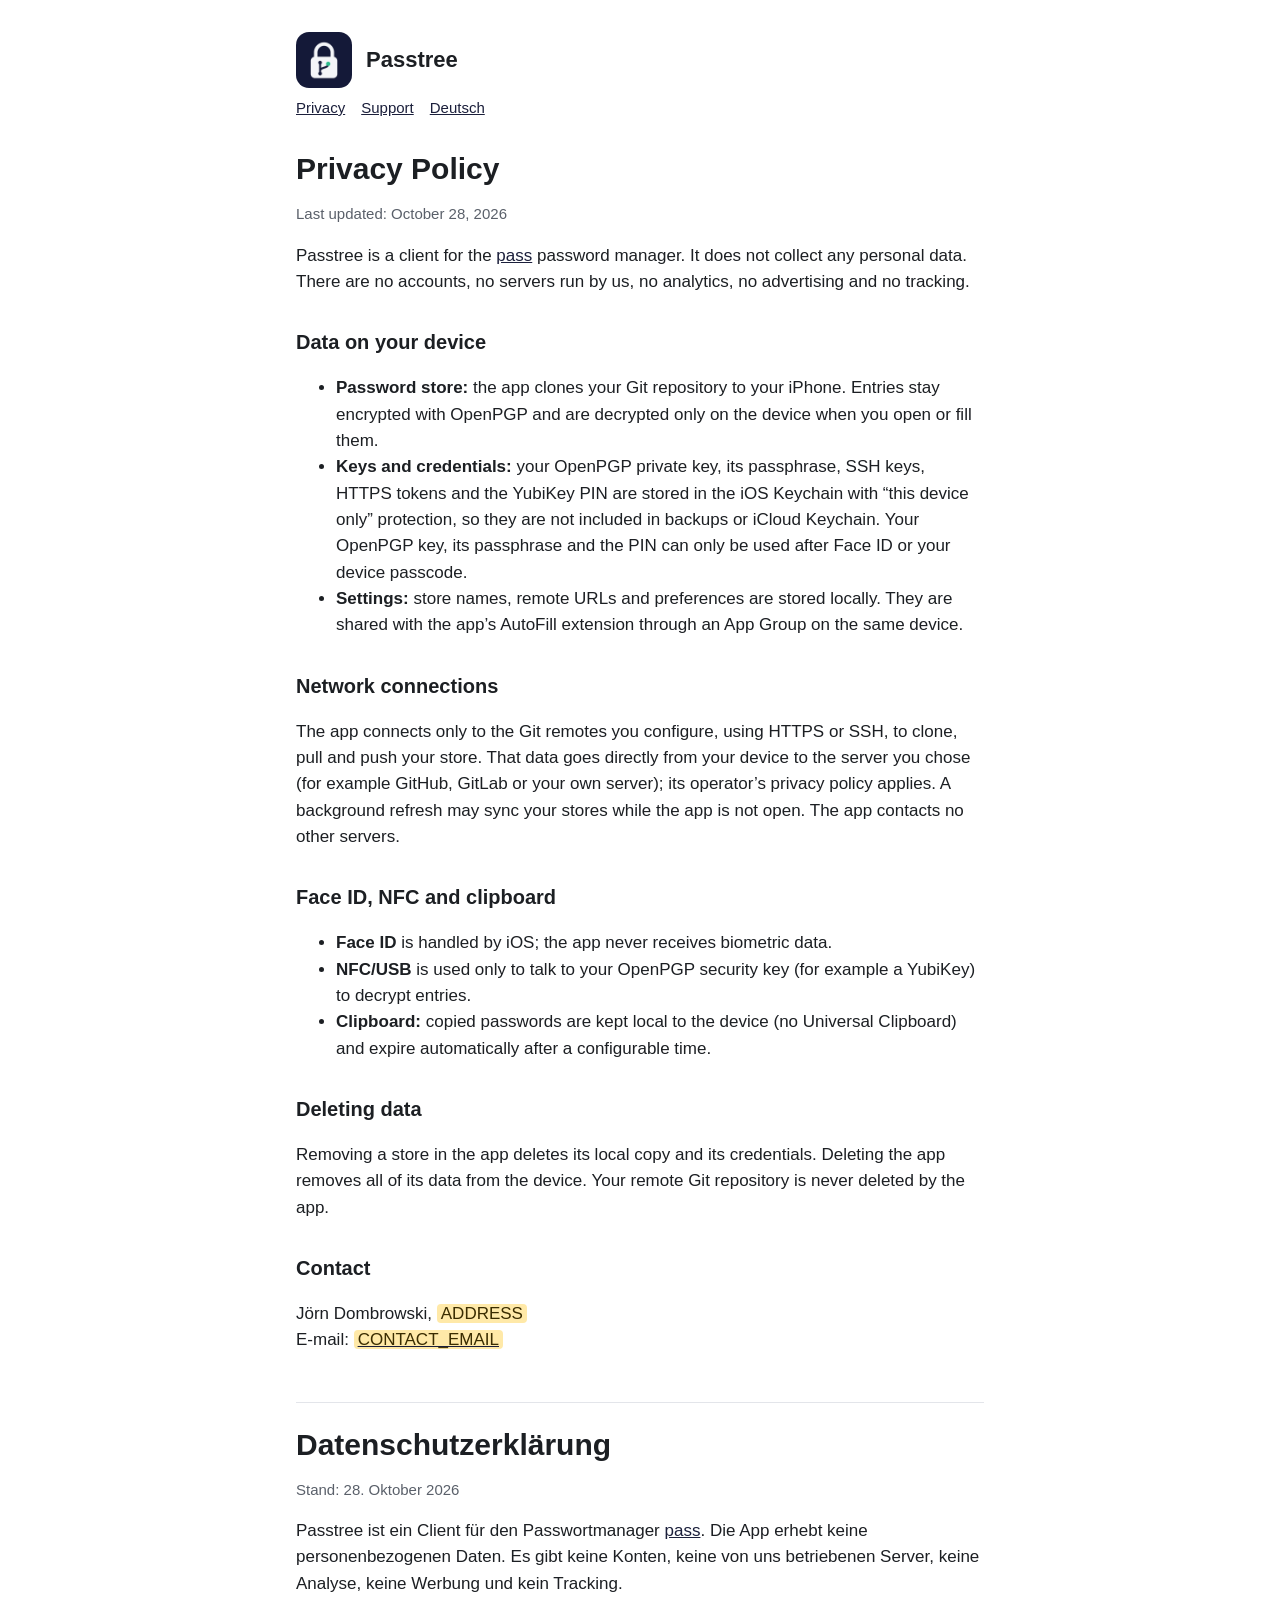
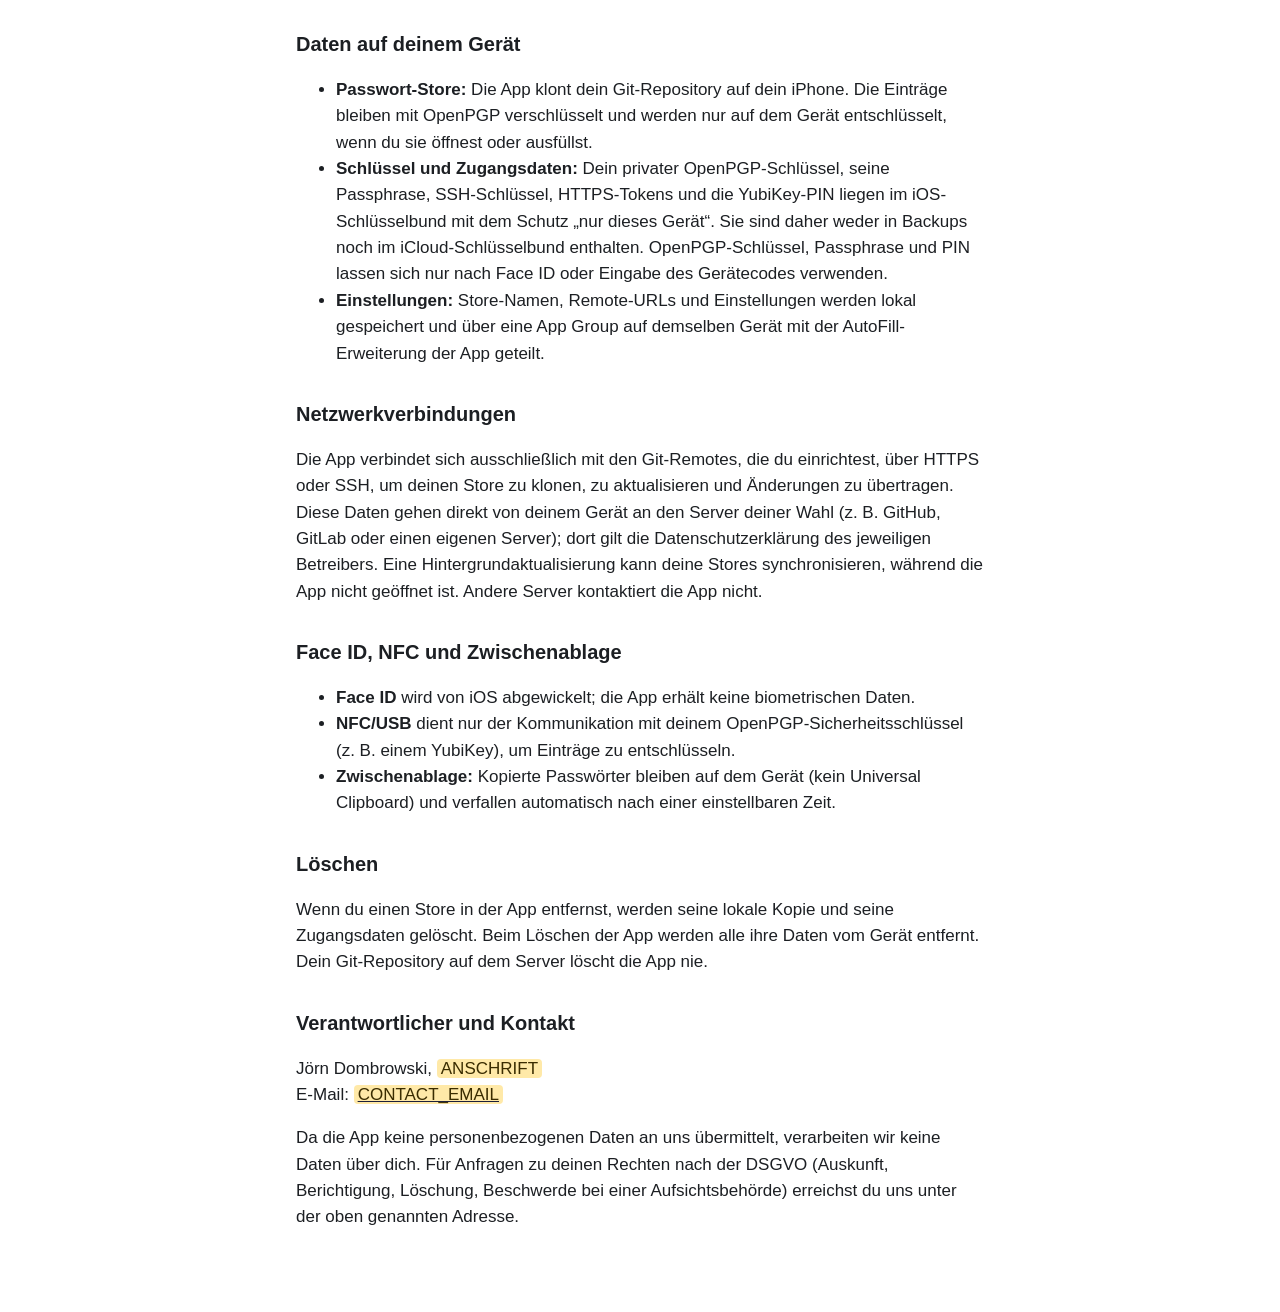
==== privacy.html @ dedc6e5c "Website aus f2b03f0" ====
<!doctype html>
<html lang="en">
<head>
<meta charset="utf-8">
<meta name="viewport" content="width=device-width, initial-scale=1">
<title>Passtree – Privacy Policy</title>
<link rel="stylesheet" href="style.css">
</head>
<body>
<main>
<header><img src="icon.png" alt=""><a href="./">Passtree</a></header>
<nav><a href="privacy.html">Privacy</a><a href="support.html">Support</a><a href="#de">Deutsch</a></nav>

<section lang="en">
<h1>Privacy Policy</h1>
<p class="meta">Last updated: October 28, 2026</p>

<p>Passtree is a client for the <a href="https://www.passwordstore.org">pass</a> password manager. It does not collect any personal data. There are no accounts, no servers run by us, no analytics, no advertising and no tracking.</p>

<h2>Data on your device</h2>
<ul>
<li><strong>Password store:</strong> the app clones your Git repository to your iPhone. Entries stay encrypted with OpenPGP and are decrypted only on the device when you open or fill them.</li>
<li><strong>Keys and credentials:</strong> your OpenPGP private key, its passphrase, SSH keys, HTTPS tokens and the YubiKey PIN are stored in the iOS Keychain with “this device only” protection, so they are not included in backups or iCloud Keychain. Your OpenPGP key, its passphrase and the PIN can only be used after Face ID or your device passcode.</li>
<li><strong>Settings:</strong> store names, remote URLs and preferences are stored locally. They are shared with the app’s AutoFill extension through an App Group on the same device.</li>
</ul>

<h2>Network connections</h2>
<p>The app connects only to the Git remotes you configure, using HTTPS or SSH, to clone, pull and push your store. That data goes directly from your device to the server you chose (for example GitHub, GitLab or your own server); its operator’s privacy policy applies. A background refresh may sync your stores while the app is not open. The app contacts no other servers.</p>

<h2>Face ID, NFC and clipboard</h2>
<ul>
<li><strong>Face ID</strong> is handled by iOS; the app never receives biometric data.</li>
<li><strong>NFC/USB</strong> is used only to talk to your OpenPGP security key (for example a YubiKey) to decrypt entries.</li>
<li><strong>Clipboard:</strong> copied passwords are kept local to the device (no Universal Clipboard) and expire automatically after a configurable time.</li>
</ul>

<h2>Deleting data</h2>
<p>Removing a store in the app deletes its local copy and its credentials. Deleting the app removes all of its data from the device. Your remote Git repository is never deleted by the app.</p>

<h2>Contact</h2>
<p>Jörn Dombrowski, <span class="todo">ADDRESS</span><br>
E-mail: <a href="mailto:CONTACT_EMAIL"><span class="todo">CONTACT_EMAIL</span></a></p>
</section>

<section lang="de" id="de" class="lang">
<h1>Datenschutzerklärung</h1>
<p class="meta">Stand: 28. Oktober 2026</p>

<p>Passtree ist ein Client für den Passwortmanager <a href="https://www.passwordstore.org">pass</a>. Die App erhebt keine personenbezogenen Daten. Es gibt keine Konten, keine von uns betriebenen Server, keine Analyse, keine Werbung und kein Tracking.</p>

<h2>Daten auf deinem Gerät</h2>
<ul>
<li><strong>Passwort-Store:</strong> Die App klont dein Git-Repository auf dein iPhone. Die Einträge bleiben mit OpenPGP verschlüsselt und werden nur auf dem Gerät entschlüsselt, wenn du sie öffnest oder ausfüllst.</li>
<li><strong>Schlüssel und Zugangsdaten:</strong> Dein privater OpenPGP-Schlüssel, seine Passphrase, SSH-Schlüssel, HTTPS-Tokens und die YubiKey-PIN liegen im iOS-Schlüsselbund mit dem Schutz „nur dieses Gerät“. Sie sind daher weder in Backups noch im iCloud-Schlüsselbund enthalten. OpenPGP-Schlüssel, Passphrase und PIN lassen sich nur nach Face ID oder Eingabe des Gerätecodes verwenden.</li>
<li><strong>Einstellungen:</strong> Store-Namen, Remote-URLs und Einstellungen werden lokal gespeichert und über eine App Group auf demselben Gerät mit der AutoFill-Erweiterung der App geteilt.</li>
</ul>

<h2>Netzwerkverbindungen</h2>
<p>Die App verbindet sich ausschließlich mit den Git-Remotes, die du einrichtest, über HTTPS oder SSH, um deinen Store zu klonen, zu aktualisieren und Änderungen zu übertragen. Diese Daten gehen direkt von deinem Gerät an den Server deiner Wahl (z. B. GitHub, GitLab oder einen eigenen Server); dort gilt die Datenschutzerklärung des jeweiligen Betreibers. Eine Hintergrundaktualisierung kann deine Stores synchronisieren, während die App nicht geöffnet ist. Andere Server kontaktiert die App nicht.</p>

<h2>Face ID, NFC und Zwischenablage</h2>
<ul>
<li><strong>Face ID</strong> wird von iOS abgewickelt; die App erhält keine biometrischen Daten.</li>
<li><strong>NFC/USB</strong> dient nur der Kommunikation mit deinem OpenPGP-Sicherheitsschlüssel (z. B. einem YubiKey), um Einträge zu entschlüsseln.</li>
<li><strong>Zwischenablage:</strong> Kopierte Passwörter bleiben auf dem Gerät (kein Universal Clipboard) und verfallen automatisch nach einer einstellbaren Zeit.</li>
</ul>

<h2>Löschen</h2>
<p>Wenn du einen Store in der App entfernst, werden seine lokale Kopie und seine Zugangsdaten gelöscht. Beim Löschen der App werden alle ihre Daten vom Gerät entfernt. Dein Git-Repository auf dem Server löscht die App nie.</p>

<h2>Verantwortlicher und Kontakt</h2>
<p>Jörn Dombrowski, <span class="todo">ANSCHRIFT</span><br>
E-Mail: <a href="mailto:CONTACT_EMAIL"><span class="todo">CONTACT_EMAIL</span></a></p>
<p>Da die App keine personenbezogenen Daten an uns übermittelt, verarbeiten wir keine Daten über dich. Für Anfragen zu deinen Rechten nach der DSGVO (Auskunft, Berichtigung, Löschung, Beschwerde bei einer Aufsichtsbehörde) erreichst du uns unter der oben genannten Adresse.</p>
</section>
</main>
</body>
</html>
---- style.css ----
:root {
  --bg: #ffffff;
  --fg: #1c1f23;
  --muted: #5a606a;
  --accent: #1b1f3b;
  --line: #e3e5ea;
}
@media (prefers-color-scheme: dark) {
  :root {
    --bg: #0b0d10;
    --fg: #e8eaf0;
    --muted: #a0a6b2;
    --accent: #d6daf0;
    --line: #262a33;
  }
}
* { box-sizing: border-box; }
body {
  margin: 0;
  background: var(--bg);
  color: var(--fg);
  font: 17px/1.55 -apple-system, BlinkMacSystemFont, "Helvetica Neue", sans-serif;
}
main { max-width: 720px; margin: 0 auto; padding: 32px 16px 64px; }
header { display: flex; align-items: center; gap: 14px; margin-bottom: 8px; }
header img { width: 56px; height: 56px; border-radius: 13px; }
header a { color: inherit; text-decoration: none; font-weight: 700; font-size: 22px; }
nav { display: flex; gap: 16px; flex-wrap: wrap; font-size: 15px; margin-bottom: 32px; }
a { color: var(--accent); }
h1 { font-size: 30px; line-height: 1.2; margin: 0 0 8px; }
h2 { font-size: 20px; margin: 32px 0 8px; }
p, li { color: var(--fg); }
.meta { color: var(--muted); font-size: 15px; }
.lang { border-top: 1px solid var(--line); margin-top: 48px; padding-top: 24px; }
.todo { background: #ffe9a8; color: #3a2c00; padding: 0 4px; border-radius: 4px; }
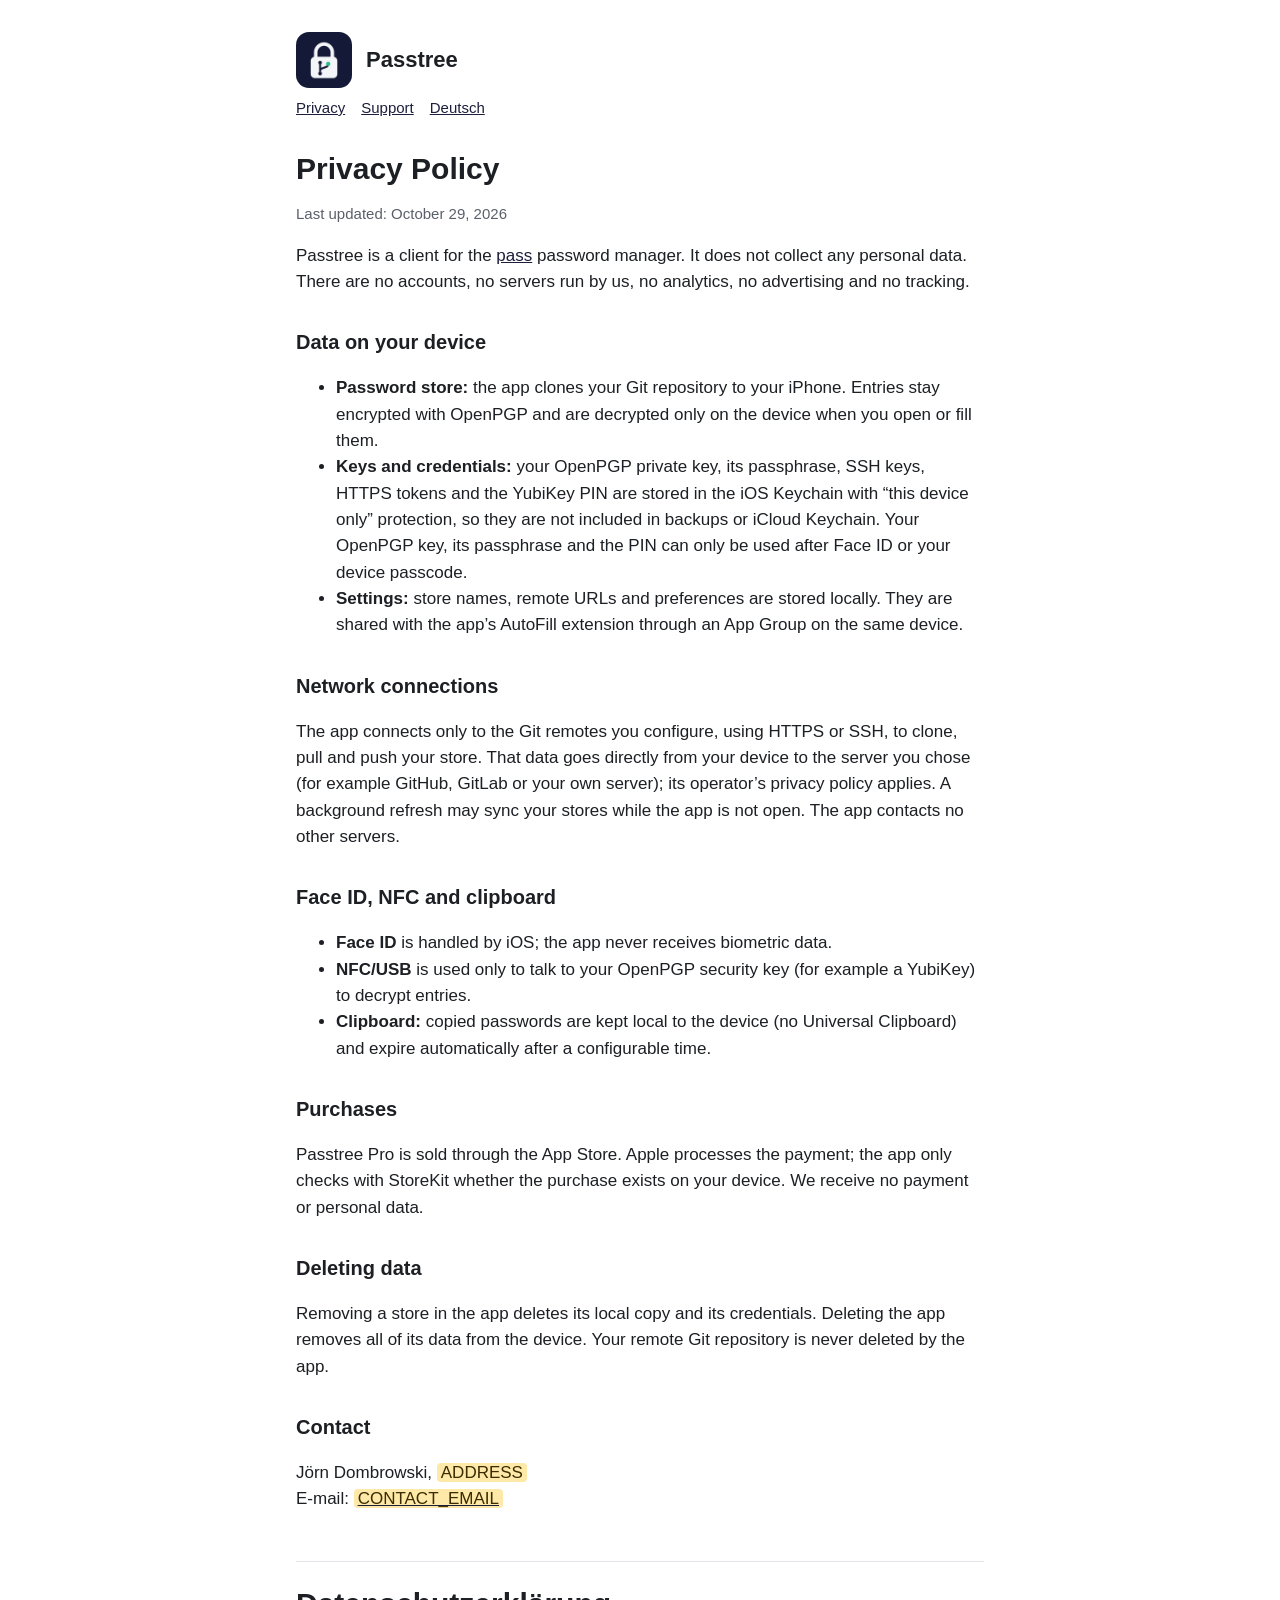
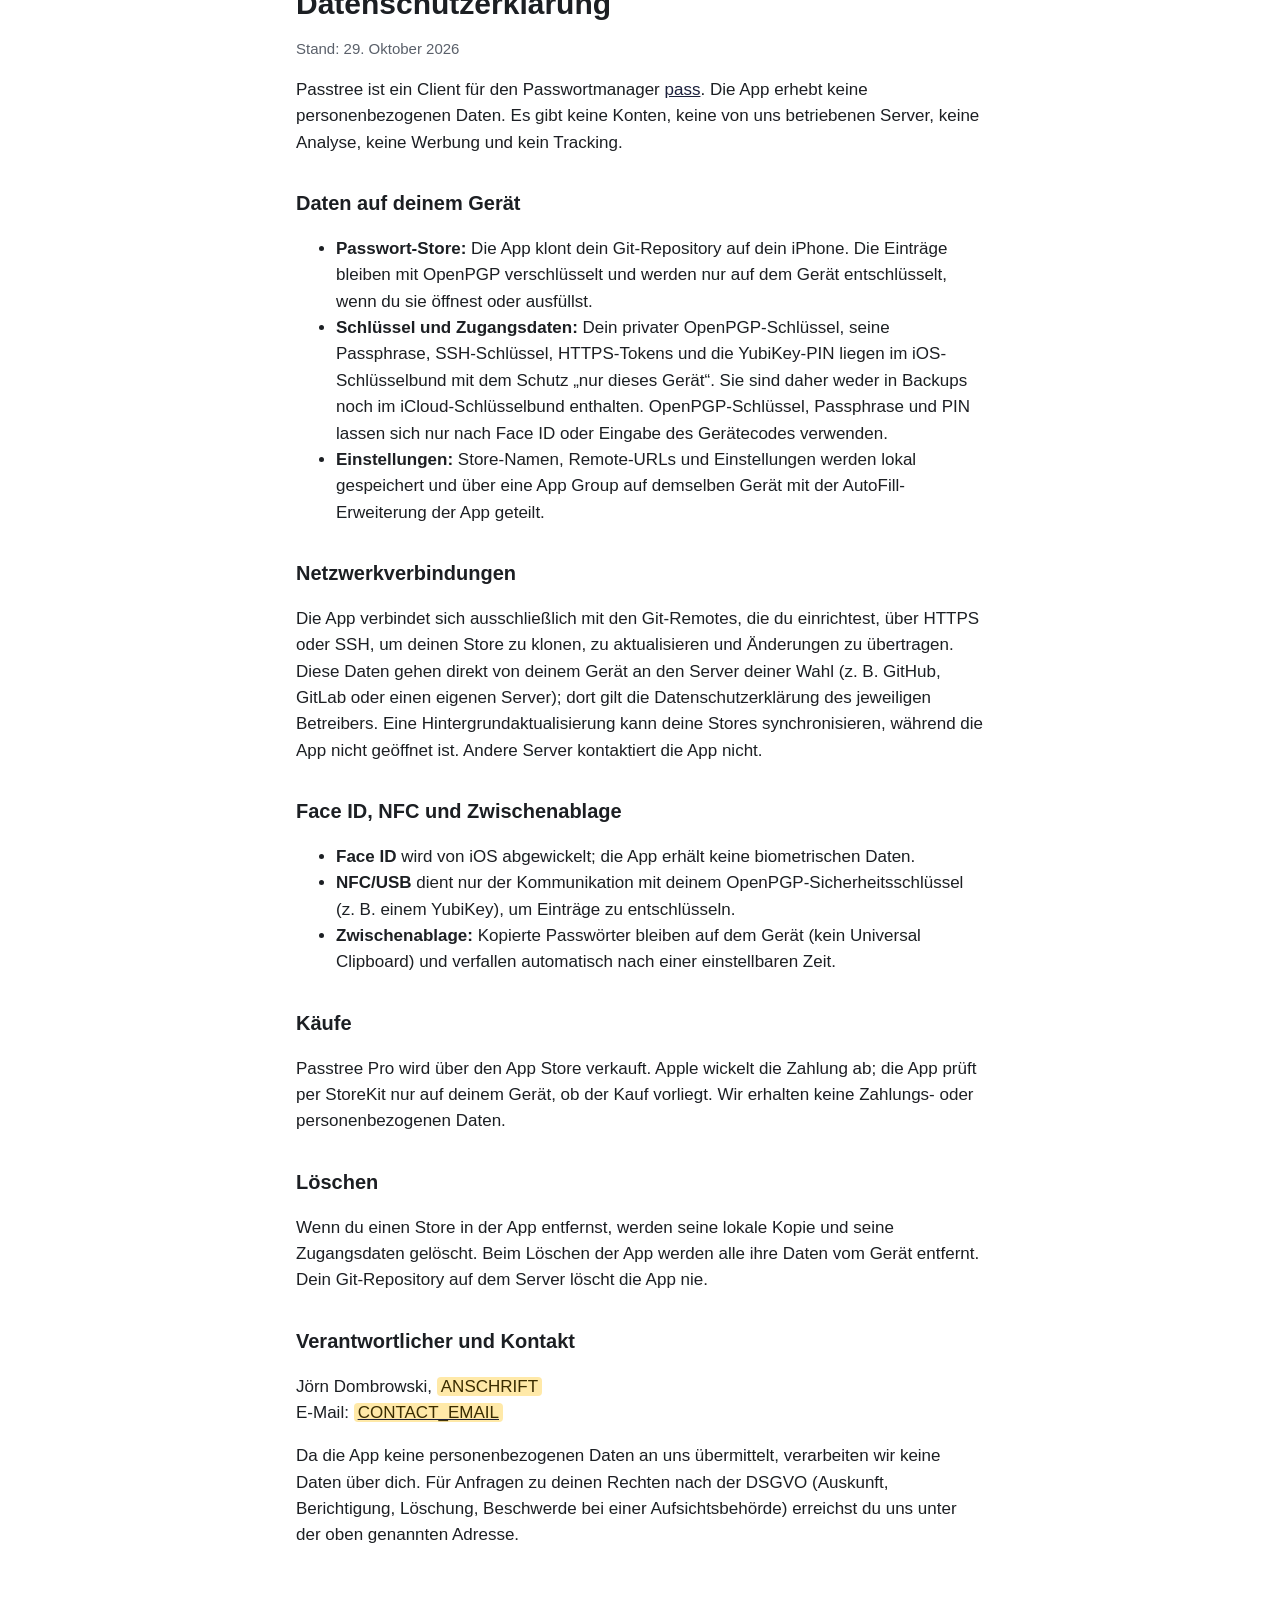
==== commit 372e8955: "Website aus a95ea7d" ====
--- a/privacy.html
+++ b/privacy.html
@@ -13,7 +13,7 @@
 
 <section lang="en">
 <h1>Privacy Policy</h1>
-<p class="meta">Last updated: October 28, 2026</p>
+<p class="meta">Last updated: October 29, 2026</p>
 
 <p>Passtree is a client for the <a href="https://www.passwordstore.org">pass</a> password manager. It does not collect any personal data. There are no accounts, no servers run by us, no analytics, no advertising and no tracking.</p>
 
@@ -34,6 +34,9 @@
 <li><strong>Clipboard:</strong> copied passwords are kept local to the device (no Universal Clipboard) and expire automatically after a configurable time.</li>
 </ul>
 
+<h2>Purchases</h2>
+<p>Passtree Pro is sold through the App Store. Apple processes the payment; the app only checks with StoreKit whether the purchase exists on your device. We receive no payment or personal data.</p>
+
 <h2>Deleting data</h2>
 <p>Removing a store in the app deletes its local copy and its credentials. Deleting the app removes all of its data from the device. Your remote Git repository is never deleted by the app.</p>
 
@@ -44,7 +47,7 @@
 
 <section lang="de" id="de" class="lang">
 <h1>Datenschutzerklärung</h1>
-<p class="meta">Stand: 28. Oktober 2026</p>
+<p class="meta">Stand: 29. Oktober 2026</p>
 
 <p>Passtree ist ein Client für den Passwortmanager <a href="https://www.passwordstore.org">pass</a>. Die App erhebt keine personenbezogenen Daten. Es gibt keine Konten, keine von uns betriebenen Server, keine Analyse, keine Werbung und kein Tracking.</p>
 
@@ -65,6 +68,9 @@
 <li><strong>Zwischenablage:</strong> Kopierte Passwörter bleiben auf dem Gerät (kein Universal Clipboard) und verfallen automatisch nach einer einstellbaren Zeit.</li>
 </ul>
 
+<h2>Käufe</h2>
+<p>Passtree Pro wird über den App Store verkauft. Apple wickelt die Zahlung ab; die App prüft per StoreKit nur auf deinem Gerät, ob der Kauf vorliegt. Wir erhalten keine Zahlungs- oder personenbezogenen Daten.</p>
+
 <h2>Löschen</h2>
 <p>Wenn du einen Store in der App entfernst, werden seine lokale Kopie und seine Zugangsdaten gelöscht. Beim Löschen der App werden alle ihre Daten vom Gerät entfernt. Dein Git-Repository auf dem Server löscht die App nie.</p>
 
